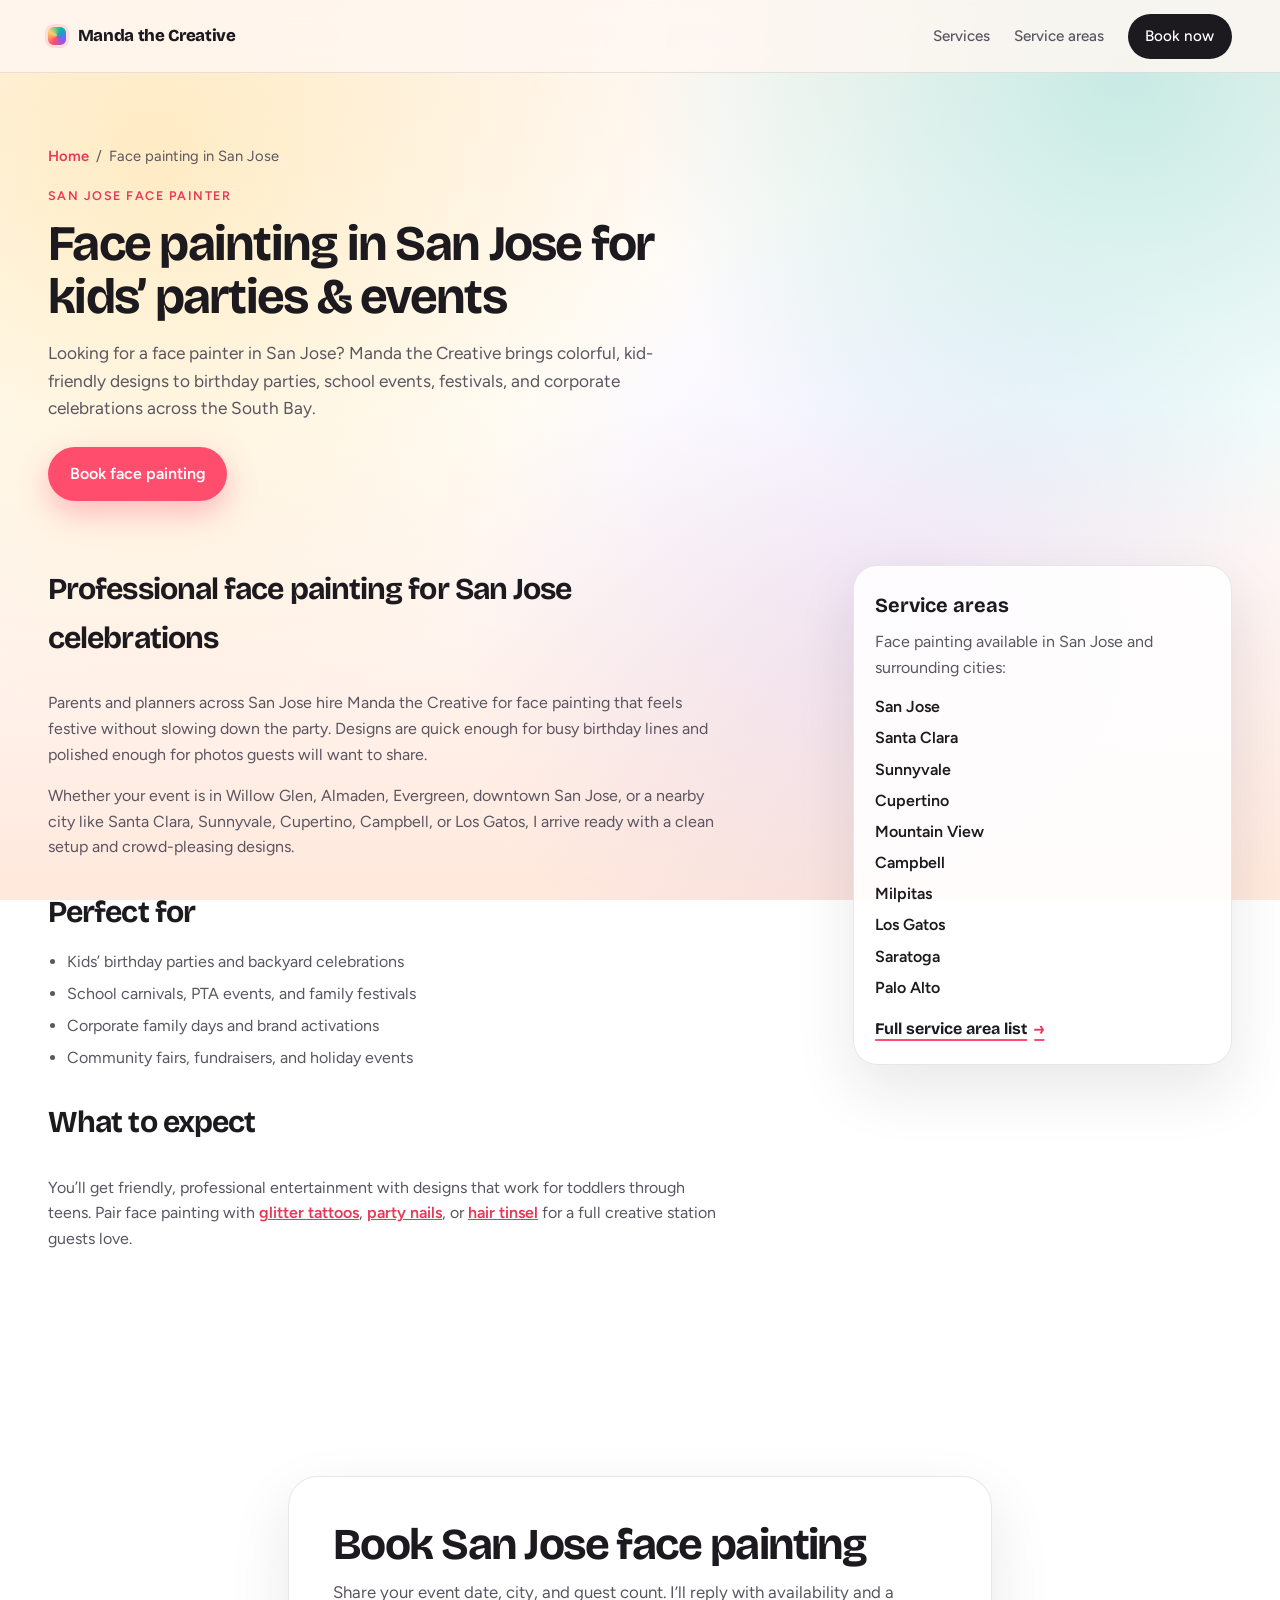
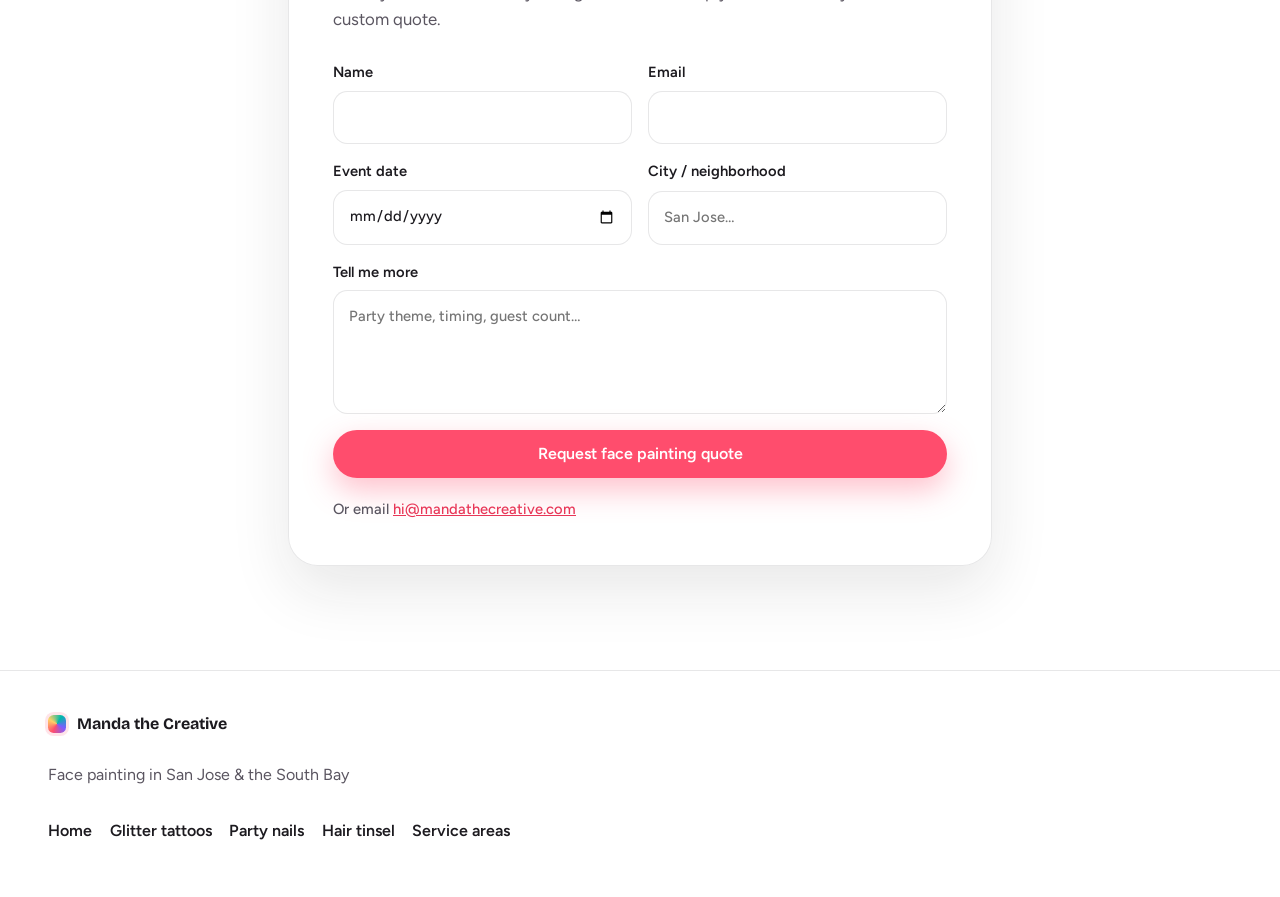
==== face-painting-san-jose.html @ a8f9a413 "Add local SEO pages for San Jose and South Bay Rewrite homepage copy for San Jose search intent, add" ====
<!DOCTYPE html>
<html lang="en">
  <head>
    <meta charset="UTF-8" />
    <meta name="viewport" content="width=device-width, initial-scale=1.0" />
    <title>Face Painting in San Jose | Kids’ Parties &amp; Events | Manda the Creative</title>
    <meta
      name="description"
      content="Professional face painting in San Jose for kids’ birthday parties, festivals, and corporate events. Also serving Santa Clara, Sunnyvale, Cupertino, and nearby South Bay cities."
    />
    <link rel="canonical" href="https://mandathecreative.github.io/manda-the-creative/face-painting-san-jose.html" />
    <link rel="preconnect" href="https://fonts.googleapis.com" />
    <link rel="preconnect" href="https://fonts.gstatic.com" crossorigin />
    <link
      href="https://fonts.googleapis.com/css2?family=Bricolage+Grotesque:opsz,wght@12..96,500;12..96,700;12..96,800&family=Figtree:wght@400;500;600&display=swap"
      rel="stylesheet"
    />
    <link rel="stylesheet" href="styles.css" />
    <script type="application/ld+json">
      {
        "@context": "https://schema.org",
        "@type": "Service",
        "name": "Face Painting in San Jose",
        "serviceType": "Face painting",
        "provider": {
          "@type": "LocalBusiness",
          "name": "Manda the Creative",
          "url": "https://mandathecreative.github.io/manda-the-creative/"
        },
        "areaServed": ["San Jose, CA", "Santa Clara, CA", "Sunnyvale, CA", "Cupertino, CA", "Campbell, CA"],
        "description": "Kid-friendly face painting for birthday parties, festivals, and events in San Jose and the South Bay."
      }
    </script>
  </head>
  <body>
    <a class="skip-link" href="#main">Skip to content</a>
    <header class="site-header">
      <a class="logo" href="index.html" aria-label="Manda the Creative home">
        <span class="logo-mark" aria-hidden="true"></span>
        <span class="logo-text">Manda the Creative</span>
      </a>
      <nav class="nav" aria-label="Primary">
        <a href="index.html#services">Services</a>
        <a href="service-areas.html">Service areas</a>
        <a class="nav-cta" href="#book">Book now</a>
      </nav>
      <button class="menu-toggle" type="button" aria-expanded="false" aria-controls="mobile-nav">
        <span class="sr-only">Menu</span>
        <span></span><span></span>
      </button>
    </header>
    <nav id="mobile-nav" class="mobile-nav" hidden>
      <a href="index.html#services">Services</a>
      <a href="service-areas.html">Service areas</a>
      <a href="#book">Book now</a>
    </nav>

    <main id="main">
      <section class="page-hero">
        <nav class="breadcrumb" aria-label="Breadcrumb">
          <a href="index.html">Home</a>
          <span aria-hidden="true">/</span>
          <span>Face painting in San Jose</span>
        </nav>
        <p class="eyebrow">San Jose face painter</p>
        <h1>Face painting in San Jose for kids’ parties &amp; events</h1>
        <p class="page-lede">
          Looking for a face painter in San Jose? Manda the Creative brings
          colorful, kid-friendly designs to birthday parties, school events,
          festivals, and corporate celebrations across the South Bay.
        </p>
        <a class="btn btn-primary" href="#book">Book face painting</a>
      </section>

      <section class="section content-section">
        <div class="content-grid">
          <article class="prose" data-animate="rise">
            <h2>Professional face painting for San Jose celebrations</h2>
            <p>
              Parents and planners across San Jose hire Manda the Creative for
              face painting that feels festive without slowing down the party.
              Designs are quick enough for busy birthday lines and polished
              enough for photos guests will want to share.
            </p>
            <p>
              Whether your event is in Willow Glen, Almaden, Evergreen, downtown
              San Jose, or a nearby city like Santa Clara, Sunnyvale, Cupertino,
              Campbell, or Los Gatos, I arrive ready with a clean setup and
              crowd-pleasing designs.
            </p>
            <h2>Perfect for</h2>
            <ul>
              <li>Kids’ birthday parties and backyard celebrations</li>
              <li>School carnivals, PTA events, and family festivals</li>
              <li>Corporate family days and brand activations</li>
              <li>Community fairs, fundraisers, and holiday events</li>
            </ul>
            <h2>What to expect</h2>
            <p>
              You’ll get friendly, professional entertainment with designs that
              work for toddlers through teens. Pair face painting with
              <a href="glitter-tattoos-san-jose.html">glitter tattoos</a>,
              <a href="party-nails-san-jose.html">party nails</a>, or
              <a href="hair-tinsel-san-jose.html">hair tinsel</a> for a full
              creative station guests love.
            </p>
          </article>
          <aside class="side-card" data-animate="rise" data-delay="2">
            <h2>Service areas</h2>
            <p>Face painting available in San Jose and surrounding cities:</p>
            <ul class="city-list">
              <li>San Jose</li>
              <li>Santa Clara</li>
              <li>Sunnyvale</li>
              <li>Cupertino</li>
              <li>Mountain View</li>
              <li>Campbell</li>
              <li>Milpitas</li>
              <li>Los Gatos</li>
              <li>Saratoga</li>
              <li>Palo Alto</li>
            </ul>
            <a class="text-link" href="service-areas.html">Full service area list <span aria-hidden="true">→</span></a>
          </aside>
        </div>
      </section>

      <section id="book" class="section book">
        <div class="book-panel" data-animate="rise">
          <h2>Book San Jose face painting</h2>
          <p>
            Share your event date, city, and guest count. I’ll reply with
            availability and a custom quote.
          </p>
          <form class="booking-form" name="booking" action="#" method="post">
            <input type="hidden" name="services" value="Face painting" />
            <div class="form-row">
              <label>Name <input type="text" name="name" required autocomplete="name" /></label>
              <label>Email <input type="email" name="email" required autocomplete="email" /></label>
            </div>
            <div class="form-row">
              <label>Event date <input type="date" name="event-date" /></label>
              <label>City / neighborhood <input type="text" name="city" placeholder="San Jose…" /></label>
            </div>
            <label>Tell me more <textarea name="details" rows="4" placeholder="Party theme, timing, guest count…"></textarea></label>
            <button class="btn btn-primary" type="submit">Request face painting quote</button>
            <p class="form-note">Or email <a href="mailto:hi@mandathecreative.com">hi@mandathecreative.com</a></p>
          </form>
        </div>
      </section>
    </main>

    <footer class="site-footer">
      <div class="footer-brand">
        <span class="logo-mark" aria-hidden="true"></span>
        <strong>Manda the Creative</strong>
      </div>
      <p>Face painting in San Jose &amp; the South Bay</p>
      <nav class="footer-nav" aria-label="Footer">
        <a href="index.html">Home</a>
        <a href="glitter-tattoos-san-jose.html">Glitter tattoos</a>
        <a href="party-nails-san-jose.html">Party nails</a>
        <a href="hair-tinsel-san-jose.html">Hair tinsel</a>
        <a href="service-areas.html">Service areas</a>
      </nav>
    </footer>
    <script src="script.js"></script>
  </body>
</html>
---- styles.css ----
:root {
  --bg: #fff7f2;
  --bg-deep: #ffe8dc;
  --ink: #1c1a1f;
  --ink-soft: #5a5560;
  --coral: #ff4d6d;
  --coral-deep: #e83657;
  --teal: #00b8a9;
  --teal-deep: #009688;
  --sun: #ffd166;
  --berry: #7b5cff;
  --white: #ffffff;
  --line: rgba(28, 26, 31, 0.1);
  --shadow: 0 24px 60px rgba(28, 26, 31, 0.1);
  --radius: 1.5rem;
  --font-display: "Bricolage Grotesque", system-ui, sans-serif;
  --font-body: "Figtree", system-ui, sans-serif;
  --header-h: 4.5rem;
}

*,
*::before,
*::after {
  box-sizing: border-box;
}

html {
  scroll-behavior: smooth;
}

body {
  margin: 0;
  font-family: var(--font-body);
  color: var(--ink);
  background:
    radial-gradient(circle at 12% 18%, rgba(255, 209, 102, 0.35), transparent 42%),
    radial-gradient(circle at 88% 8%, rgba(0, 184, 169, 0.22), transparent 36%),
    radial-gradient(circle at 70% 70%, rgba(123, 92, 255, 0.12), transparent 40%),
    linear-gradient(180deg, var(--bg) 0%, #fff 45%, var(--bg-deep) 100%);
  background-attachment: fixed;
  line-height: 1.6;
  overflow-x: hidden;
}

img {
  max-width: 100%;
  display: block;
}

a {
  color: inherit;
}

.sr-only {
  position: absolute;
  width: 1px;
  height: 1px;
  padding: 0;
  margin: -1px;
  overflow: hidden;
  clip: rect(0, 0, 0, 0);
  white-space: nowrap;
  border: 0;
}

.skip-link {
  position: absolute;
  left: 1rem;
  top: -3rem;
  background: var(--ink);
  color: var(--white);
  padding: 0.6rem 1rem;
  border-radius: 999px;
  z-index: 100;
  text-decoration: none;
}

.skip-link:focus {
  top: 1rem;
}

.site-header {
  position: sticky;
  top: 0;
  z-index: 50;
  display: flex;
  align-items: center;
  justify-content: space-between;
  gap: 1rem;
  min-height: var(--header-h);
  padding: 0.85rem clamp(1.25rem, 4vw, 3rem);
  backdrop-filter: blur(14px);
  background: rgba(255, 247, 242, 0.82);
  border-bottom: 1px solid var(--line);
}

.logo {
  display: inline-flex;
  align-items: center;
  gap: 0.7rem;
  text-decoration: none;
  font-family: var(--font-display);
  font-weight: 800;
  letter-spacing: -0.02em;
}

.logo-mark {
  width: 1.15rem;
  height: 1.15rem;
  border-radius: 0.35rem;
  background: conic-gradient(from 210deg, var(--coral), var(--sun), var(--teal), var(--berry), var(--coral));
  box-shadow: 0 0 0 3px rgba(255, 77, 109, 0.15);
  flex-shrink: 0;
}

.logo-text {
  font-size: 1.05rem;
}

.nav {
  display: none;
  align-items: center;
  gap: 1.5rem;
}

.nav a {
  text-decoration: none;
  font-weight: 500;
  font-size: 0.95rem;
  color: var(--ink-soft);
  transition: color 0.2s ease;
}

.nav a:hover {
  color: var(--ink);
}

.nav-cta {
  background: var(--ink);
  color: var(--white) !important;
  padding: 0.65rem 1.1rem;
  border-radius: 999px;
}

.nav-cta:hover {
  background: var(--coral-deep);
}

.menu-toggle {
  display: inline-flex;
  flex-direction: column;
  justify-content: center;
  gap: 0.35rem;
  width: 2.75rem;
  height: 2.75rem;
  border: 1px solid var(--line);
  border-radius: 0.85rem;
  background: var(--white);
  cursor: pointer;
  padding: 0.7rem;
}

.menu-toggle span:not(.sr-only) {
  display: block;
  height: 2px;
  width: 100%;
  background: var(--ink);
  border-radius: 2px;
  transition: transform 0.25s ease, opacity 0.25s ease;
}

.menu-toggle[aria-expanded="true"] span:nth-child(2) {
  transform: translateY(4.5px) rotate(45deg);
}

.menu-toggle[aria-expanded="true"] span:nth-child(3) {
  transform: translateY(-4.5px) rotate(-45deg);
}

.mobile-nav {
  display: grid;
  gap: 0.35rem;
  padding: 0.75rem clamp(1.25rem, 4vw, 3rem) 1.25rem;
  background: rgba(255, 247, 242, 0.96);
  border-bottom: 1px solid var(--line);
}

.mobile-nav[hidden] {
  display: none;
}

.mobile-nav a {
  text-decoration: none;
  font-weight: 600;
  padding: 0.85rem 1rem;
  border-radius: 0.9rem;
  background: var(--white);
}

.hero {
  position: relative;
  min-height: calc(100svh - var(--header-h));
  display: grid;
  align-items: end;
  padding: clamp(2rem, 6vw, 5rem) clamp(1.25rem, 4vw, 3rem) clamp(3rem, 8vw, 5.5rem);
  overflow: hidden;
}

.hero-bg {
  position: absolute;
  inset: 0;
  pointer-events: none;
}

.blob {
  position: absolute;
  border-radius: 50%;
  filter: blur(2px);
  animation: float 9s ease-in-out infinite;
}

.blob-a {
  width: min(58vw, 520px);
  height: min(58vw, 520px);
  right: -8%;
  top: 8%;
  background: radial-gradient(circle at 30% 30%, #ff8fa3, var(--coral) 55%, transparent 70%);
  opacity: 0.85;
}

.blob-b {
  width: min(42vw, 380px);
  height: min(42vw, 380px);
  left: -6%;
  bottom: 12%;
  background: radial-gradient(circle at 40% 40%, #7ef0e4, var(--teal) 60%, transparent 72%);
  animation-delay: -2.5s;
}

.blob-c {
  width: min(28vw, 240px);
  height: min(28vw, 240px);
  left: 42%;
  top: 18%;
  background: radial-gradient(circle at 40% 40%, #ffe8a3, var(--sun) 58%, transparent 70%);
  animation-delay: -4s;
}

.sparkle {
  position: absolute;
  width: 0.55rem;
  height: 0.55rem;
  border-radius: 50%;
  background: var(--white);
  box-shadow: 0 0 0 4px rgba(255, 255, 255, 0.25);
  animation: twinkle 2.8s ease-in-out infinite;
}

.sparkle-1 { top: 22%; left: 18%; }
.sparkle-2 { top: 36%; right: 22%; animation-delay: -1s; }
.sparkle-3 { bottom: 28%; left: 48%; animation-delay: -1.8s; }

.hero-content {
  position: relative;
  z-index: 1;
  max-width: 42rem;
}

.brand-lockup {
  margin: 0 0 1rem;
  font-family: var(--font-display);
  font-weight: 800;
  font-size: clamp(2.4rem, 8vw, 4.4rem);
  line-height: 0.95;
  letter-spacing: -0.045em;
  color: var(--ink);
}

.hero h1 {
  margin: 0 0 1rem;
  font-family: var(--font-display);
  font-weight: 700;
  font-size: clamp(1.55rem, 4.2vw, 2.35rem);
  line-height: 1.15;
  letter-spacing: -0.03em;
  max-width: 18ch;
}

.hero-lede {
  margin: 0 0 1.75rem;
  max-width: 34rem;
  font-size: 1.08rem;
  color: var(--ink-soft);
}

.hero-actions {
  display: flex;
  flex-wrap: wrap;
  gap: 0.75rem;
}

.btn {
  display: inline-flex;
  align-items: center;
  justify-content: center;
  gap: 0.45rem;
  padding: 0.9rem 1.35rem;
  border-radius: 999px;
  border: none;
  text-decoration: none;
  font-family: var(--font-body);
  font-weight: 600;
  font-size: 1rem;
  cursor: pointer;
  transition: transform 0.2s ease, background 0.2s ease, box-shadow 0.2s ease;
}

.btn:hover {
  transform: translateY(-2px);
}

.btn-primary {
  background: var(--coral);
  color: var(--white);
  box-shadow: 0 12px 30px rgba(255, 77, 109, 0.35);
}

.btn-primary:hover {
  background: var(--coral-deep);
}

.btn-ghost {
  background: rgba(255, 255, 255, 0.7);
  color: var(--ink);
  border: 1px solid var(--line);
}

.btn-secondary {
  background: var(--teal);
  color: var(--white);
  box-shadow: 0 12px 30px rgba(0, 184, 169, 0.3);
  white-space: nowrap;
}

.btn-secondary:hover {
  background: var(--teal-deep);
}

.section {
  padding: clamp(3.5rem, 9vw, 6.5rem) clamp(1.25rem, 4vw, 3rem);
}

.section-intro {
  max-width: 36rem;
  margin-bottom: 2.25rem;
}

.section-intro h2,
.about-copy h2,
.events-copy h2,
.photo-callout h2,
.book-panel h2 {
  margin: 0 0 0.65rem;
  font-family: var(--font-display);
  font-size: clamp(1.9rem, 4vw, 2.75rem);
  line-height: 1.1;
  letter-spacing: -0.035em;
}

.section-intro p,
.about-copy p,
.events-copy p,
.photo-callout p,
.book-panel > p {
  margin: 0;
  color: var(--ink-soft);
  font-size: 1.05rem;
}

.service-grid {
  list-style: none;
  margin: 0;
  padding: 0;
  display: grid;
  gap: 1rem;
}

.service {
  padding: 1.5rem 1.4rem 1.6rem;
  border-radius: var(--radius);
  background: rgba(255, 255, 255, 0.72);
  border: 1px solid transparent;
  border-image: none;
  position: relative;
  overflow: hidden;
  transition: transform 0.25s ease, box-shadow 0.25s ease;
}

.service::before {
  content: "";
  position: absolute;
  inset: 0;
  border-radius: inherit;
  padding: 1px;
  background: linear-gradient(135deg, rgba(255, 77, 109, 0.35), rgba(0, 184, 169, 0.25), rgba(123, 92, 255, 0.2));
  -webkit-mask: linear-gradient(#fff 0 0) content-box, linear-gradient(#fff 0 0);
  mask: linear-gradient(#fff 0 0) content-box, linear-gradient(#fff 0 0);
  -webkit-mask-composite: xor;
  mask-composite: exclude;
  pointer-events: none;
}

.service:hover {
  transform: translateY(-4px);
  box-shadow: var(--shadow);
}

.service-swatch {
  display: block;
  width: 2.5rem;
  height: 0.55rem;
  border-radius: 999px;
  margin-bottom: 1.1rem;
}

.swatch-coral { background: var(--coral); }
.swatch-teal { background: var(--teal); }
.swatch-sun { background: var(--sun); }
.swatch-berry { background: var(--berry); }

.service h3 {
  margin: 0 0 0.5rem;
  font-family: var(--font-display);
  font-size: 1.35rem;
  letter-spacing: -0.02em;
}

.service h3 a {
  color: inherit;
  text-decoration: none;
}

.service h3 a:hover {
  color: var(--coral-deep);
}

.service p {
  margin: 0 0 1rem;
  color: var(--ink-soft);
}

.service .text-link {
  font-size: 0.95rem;
}

.about-panel {
  display: grid;
  gap: 2rem;
  align-items: center;
  max-width: 68rem;
  margin: 0 auto;
}

.about-portrait {
  position: relative;
  width: min(100%, 30rem);
  margin: 0 auto;
  isolation: isolate;
}

.about-portrait::before {
  content: "";
  position: absolute;
  inset: 7% -5% -5% 7%;
  z-index: -2;
  border-radius: 48% 52% 45% 55% / 55% 42% 58% 45%;
  background: linear-gradient(145deg, var(--sun), var(--coral));
  transform: rotate(3deg);
}

.about-portrait img {
  width: 100%;
  aspect-ratio: 1;
  object-fit: cover;
  border-radius: 48% 52% 45% 55% / 55% 42% 58% 45%;
  box-shadow: var(--shadow);
}

.portrait-accent {
  position: absolute;
  z-index: 1;
  border: 5px solid var(--bg);
  border-radius: 50%;
}

.portrait-accent-coral {
  width: 4.5rem;
  height: 4.5rem;
  top: 4%;
  right: -3%;
  background: var(--coral);
}

.portrait-accent-teal {
  width: 2.8rem;
  height: 2.8rem;
  bottom: 6%;
  left: -2%;
  background: var(--teal);
}

.about-copy {
  max-width: 34rem;
}

.about-copy .eyebrow {
  margin: 0 0 0.65rem;
  color: var(--coral-deep);
  font-size: 0.78rem;
  font-weight: 600;
  letter-spacing: 0.12em;
  text-transform: uppercase;
}

.about-copy p:not(.eyebrow) {
  margin-bottom: 1.25rem;
}

.text-link {
  display: inline-flex;
  align-items: center;
  gap: 0.45rem;
  color: var(--ink);
  font-family: var(--font-display);
  font-weight: 700;
  text-decoration-color: var(--coral);
  text-decoration-thickness: 2px;
  text-underline-offset: 0.3rem;
}

.text-link span {
  color: var(--coral-deep);
  transition: transform 0.2s ease;
}

.text-link:hover span {
  transform: translateX(0.25rem);
}

.events-panel {
  display: grid;
  gap: 2rem;
  padding: clamp(1.75rem, 4vw, 2.75rem);
  border-radius: calc(var(--radius) + 0.35rem);
  background:
    linear-gradient(145deg, rgba(255, 255, 255, 0.9), rgba(255, 232, 220, 0.85)),
    linear-gradient(120deg, rgba(255, 77, 109, 0.08), rgba(0, 184, 169, 0.1));
  border: 1px solid var(--line);
  box-shadow: var(--shadow);
}

.event-list {
  list-style: none;
  margin: 0;
  padding: 0;
  display: grid;
  gap: 0.85rem;
}

.event-list li {
  display: grid;
  gap: 0.15rem;
  padding: 1rem 1.1rem;
  border-radius: 1rem;
  background: rgba(255, 255, 255, 0.8);
}

.event-list strong {
  font-family: var(--font-display);
  font-size: 1.1rem;
  letter-spacing: -0.02em;
}

.event-list span {
  color: var(--ink-soft);
  font-size: 0.98rem;
}

.photo-callout {
  display: grid;
  gap: 1.5rem;
  align-items: center;
  padding: clamp(1.75rem, 4vw, 2.5rem);
  border-radius: calc(var(--radius) + 0.35rem);
  background: linear-gradient(135deg, #163a3a 0%, #0f2f3a 55%, #1d2540 100%);
  color: #f5fffd;
}

.photo-callout .eyebrow {
  margin: 0 0 0.5rem;
  text-transform: uppercase;
  letter-spacing: 0.12em;
  font-size: 0.75rem;
  font-weight: 600;
  color: #8fe8de;
}

.photo-callout h2 {
  color: #fff;
}

.photo-callout p {
  color: rgba(245, 255, 253, 0.78);
  max-width: 36rem;
}

.book-panel {
  max-width: 44rem;
  margin: 0 auto;
  padding: clamp(1.75rem, 4vw, 2.75rem);
  border-radius: calc(var(--radius) + 0.35rem);
  background: rgba(255, 255, 255, 0.88);
  border: 1px solid var(--line);
  box-shadow: var(--shadow);
}

.booking-form {
  margin-top: 1.75rem;
  display: grid;
  gap: 1rem;
}

.form-row {
  display: grid;
  gap: 1rem;
}

.booking-form label,
.service-checks {
  display: grid;
  gap: 0.4rem;
  font-weight: 600;
  font-size: 0.92rem;
}

.booking-form input,
.booking-form select,
.booking-form textarea {
  width: 100%;
  font: inherit;
  font-weight: 500;
  color: var(--ink);
  padding: 0.85rem 0.95rem;
  border-radius: 0.9rem;
  border: 1px solid var(--line);
  background: #fff;
}

.booking-form input:focus,
.booking-form select:focus,
.booking-form textarea:focus {
  outline: 2px solid rgba(255, 77, 109, 0.35);
  border-color: var(--coral);
}

.service-checks {
  border: none;
  margin: 0;
  padding: 0;
}

.service-checks legend {
  margin-bottom: 0.55rem;
  font-weight: 600;
}

.service-checks label {
  display: flex;
  align-items: center;
  gap: 0.55rem;
  font-weight: 500;
}

.service-checks input {
  width: auto;
}

.form-note {
  margin: 0.25rem 0 0;
  color: var(--ink-soft);
  font-size: 0.92rem;
  font-weight: 500;
}

.form-note a {
  color: var(--coral-deep);
}

.city-grid {
  list-style: none;
  margin: 0;
  padding: 0;
  display: grid;
  grid-template-columns: repeat(2, minmax(0, 1fr));
  gap: 0.75rem;
}

.city-grid a {
  display: block;
  padding: 0.95rem 1rem;
  border-radius: 1rem;
  background: rgba(255, 255, 255, 0.8);
  border: 1px solid var(--line);
  text-decoration: none;
  font-weight: 600;
  transition: transform 0.2s ease, box-shadow 0.2s ease;
}

.city-grid a:hover {
  transform: translateY(-2px);
  box-shadow: var(--shadow);
}

.areas-cta {
  margin: 1.5rem 0 0;
}

.page-hero {
  padding: clamp(2.5rem, 7vw, 4.5rem) clamp(1.25rem, 4vw, 3rem) clamp(2rem, 5vw, 3rem);
  max-width: 48rem;
}

.breadcrumb {
  display: flex;
  flex-wrap: wrap;
  gap: 0.45rem;
  align-items: center;
  margin-bottom: 1.1rem;
  color: var(--ink-soft);
  font-size: 0.92rem;
}

.breadcrumb a {
  color: var(--coral-deep);
  text-decoration: none;
  font-weight: 600;
}

.page-hero .eyebrow {
  margin: 0 0 0.65rem;
  color: var(--coral-deep);
  font-size: 0.78rem;
  font-weight: 600;
  letter-spacing: 0.12em;
  text-transform: uppercase;
}

.page-hero h1 {
  margin: 0 0 1rem;
  font-family: var(--font-display);
  font-size: clamp(2rem, 5vw, 3.1rem);
  line-height: 1.08;
  letter-spacing: -0.035em;
}

.page-lede {
  margin: 0 0 1.5rem;
  color: var(--ink-soft);
  font-size: 1.08rem;
  max-width: 40rem;
}

.content-section {
  padding-top: 1rem;
}

.content-grid {
  display: grid;
  gap: 1.5rem;
  align-items: start;
}

.prose {
  max-width: 42rem;
}

.prose.wide {
  max-width: 48rem;
  margin-bottom: 1.5rem;
}

.prose h2 {
  margin: 0 0 0.75rem;
  font-family: var(--font-display);
  font-size: clamp(1.45rem, 3vw, 1.9rem);
  letter-spacing: -0.03em;
}

.prose h2 + p,
.prose p + h2,
.prose ul + h2 {
  margin-top: 1.75rem;
}

.prose p {
  margin: 0 0 1rem;
  color: var(--ink-soft);
}

.prose a {
  color: var(--coral-deep);
  font-weight: 600;
}

.prose ul {
  margin: 0 0 1rem;
  padding-left: 1.2rem;
  color: var(--ink-soft);
}

.prose li + li {
  margin-top: 0.4rem;
}

.side-card {
  padding: 1.4rem 1.3rem;
  border-radius: var(--radius);
  background: rgba(255, 255, 255, 0.88);
  border: 1px solid var(--line);
  box-shadow: var(--shadow);
}

.side-card h2 {
  margin: 0 0 0.55rem;
  font-family: var(--font-display);
  font-size: 1.25rem;
}

.side-card p {
  margin: 0 0 0.85rem;
  color: var(--ink-soft);
}

.city-list {
  list-style: none;
  margin: 0 0 1rem;
  padding: 0;
  display: grid;
  gap: 0.35rem;
  color: var(--ink);
  font-weight: 600;
}

.areas-list {
  display: grid;
  gap: 1rem;
}

.area-card {
  padding: 1.35rem 1.3rem;
  border-radius: var(--radius);
  background: rgba(255, 255, 255, 0.82);
  border: 1px solid var(--line);
}

.area-card h2 {
  margin: 0 0 0.55rem;
  font-family: var(--font-display);
  font-size: 1.35rem;
  letter-spacing: -0.02em;
}

.area-card p {
  margin: 0 0 0.75rem;
  color: var(--ink-soft);
}

.area-card p:last-child {
  margin-bottom: 0;
}

.area-card a {
  color: var(--coral-deep);
  font-weight: 600;
}

.related-panel {
  padding: clamp(1.5rem, 4vw, 2.25rem);
  border-radius: calc(var(--radius) + 0.25rem);
  background: linear-gradient(145deg, rgba(255, 255, 255, 0.92), rgba(255, 232, 220, 0.8));
  border: 1px solid var(--line);
}

.related-panel h2 {
  margin: 0 0 1rem;
  font-family: var(--font-display);
  font-size: clamp(1.4rem, 3vw, 1.8rem);
}

.related-links {
  display: grid;
  gap: 0.75rem;
}

.related-links a {
  color: var(--ink);
  font-weight: 600;
  text-decoration-color: var(--coral);
  text-underline-offset: 0.25rem;
}

.site-footer {
  padding: 2.5rem clamp(1.25rem, 4vw, 3rem) 3rem;
  border-top: 1px solid var(--line);
  display: grid;
  gap: 0.55rem;
  color: var(--ink-soft);
}

.footer-brand {
  display: inline-flex;
  align-items: center;
  gap: 0.65rem;
  color: var(--ink);
  font-family: var(--font-display);
}

.footer-nav {
  display: flex;
  flex-wrap: wrap;
  gap: 0.75rem 1.1rem;
  margin: 0.35rem 0;
}

.footer-nav a {
  color: var(--ink);
  font-weight: 600;
  text-decoration: none;
}

.footer-nav a:hover {
  color: var(--coral-deep);
}

.footer-photo a {
  color: var(--teal-deep);
  font-weight: 600;
}

[data-animate] {
  opacity: 0;
  transform: translateY(18px);
  transition: opacity 0.7s ease, transform 0.7s ease;
}

[data-animate].is-visible {
  opacity: 1;
  transform: none;
}

[data-delay="1"] { transition-delay: 0.05s; }
[data-delay="2"] { transition-delay: 0.12s; }
[data-delay="3"] { transition-delay: 0.19s; }
[data-delay="4"] { transition-delay: 0.26s; }

@keyframes float {
  0%, 100% { transform: translateY(0) scale(1); }
  50% { transform: translateY(-18px) scale(1.04); }
}

@keyframes twinkle {
  0%, 100% { opacity: 0.35; transform: scale(0.8); }
  50% { opacity: 1; transform: scale(1.2); }
}

@media (min-width: 720px) {
  .service-grid {
    grid-template-columns: repeat(2, minmax(0, 1fr));
  }

  .about-panel {
    grid-template-columns: minmax(17rem, 0.9fr) minmax(20rem, 1.1fr);
    gap: clamp(3rem, 7vw, 6rem);
  }

  .events-panel {
    grid-template-columns: 1.1fr 1fr;
    align-items: center;
  }

  .form-row {
    grid-template-columns: 1fr 1fr;
  }

  .photo-callout {
    grid-template-columns: 1.4fr auto;
  }

  .city-grid {
    grid-template-columns: repeat(5, minmax(0, 1fr));
  }

  .content-grid {
    grid-template-columns: minmax(0, 1.5fr) minmax(14rem, 0.75fr);
    gap: clamp(1.5rem, 4vw, 3rem);
  }

  .areas-list {
    grid-template-columns: repeat(2, minmax(0, 1fr));
  }

  .related-links {
    grid-template-columns: repeat(2, minmax(0, 1fr));
  }
}

@media (min-width: 900px) {
  .nav {
    display: flex;
  }

  .menu-toggle,
  .mobile-nav {
    display: none !important;
  }
}

@media (min-width: 980px) {
  .service-grid {
    grid-template-columns: repeat(4, minmax(0, 1fr));
  }

  .hero {
    align-items: center;
  }
}

@media (prefers-reduced-motion: reduce) {
  html { scroll-behavior: auto; }
  .blob,
  .sparkle,
  [data-animate],
  .btn,
  .service {
    animation: none !important;
    transition: none !important;
  }
  [data-animate] {
    opacity: 1;
    transform: none;
  }
}
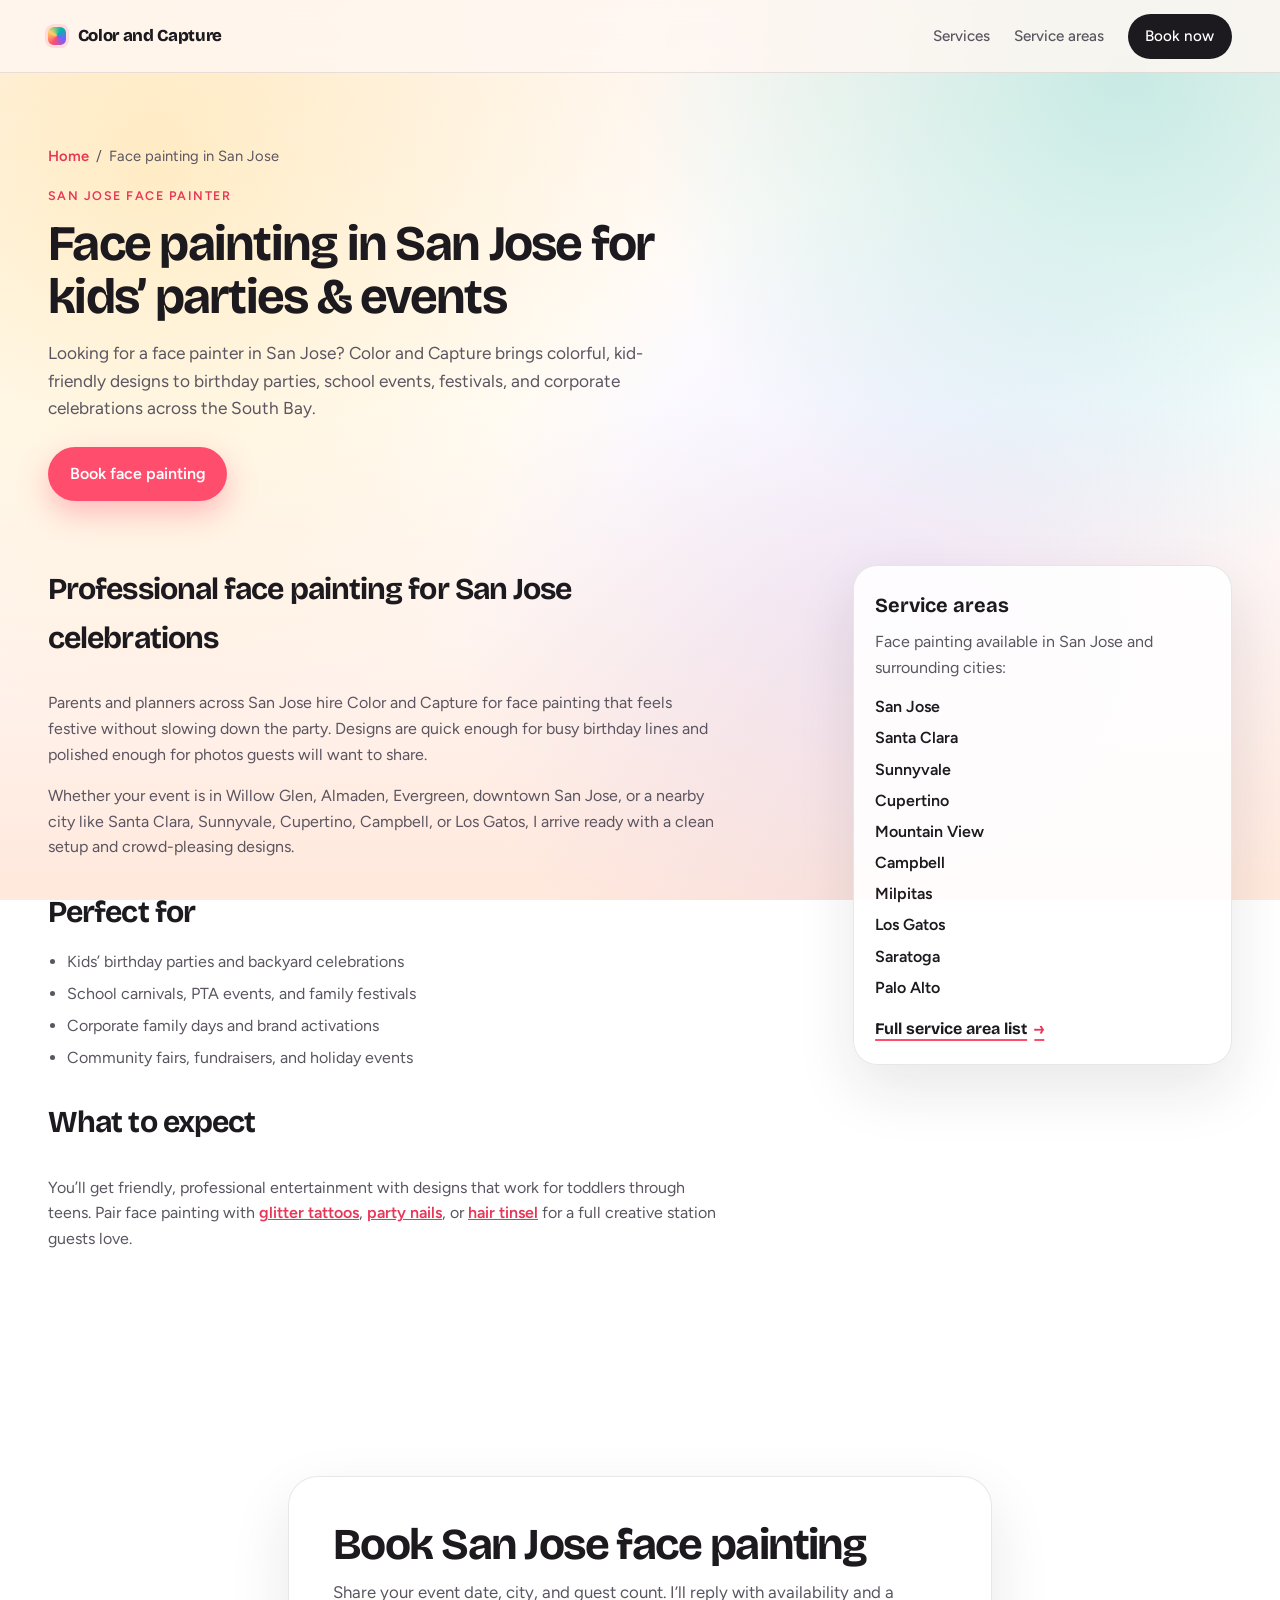
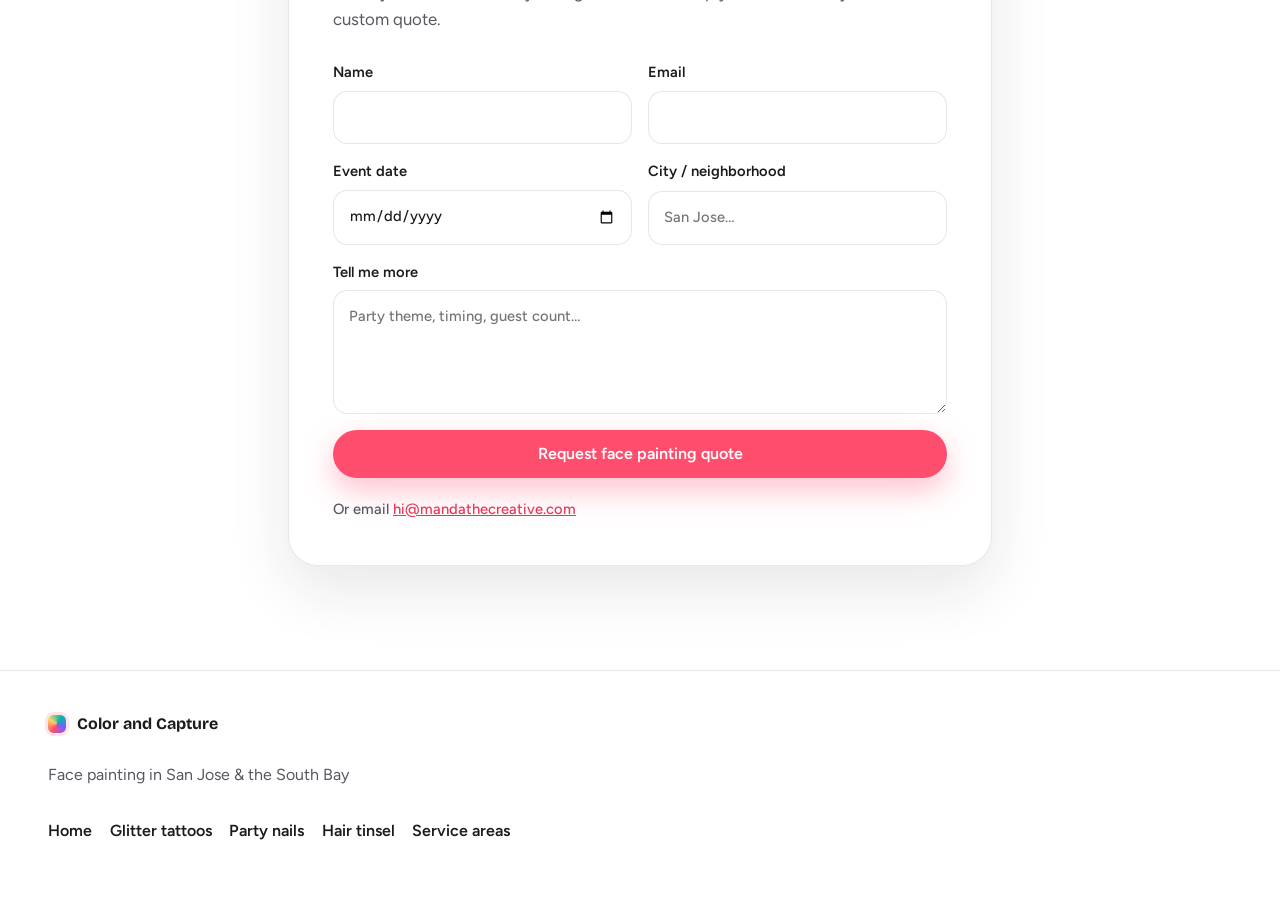
==== commit 07bc7fd1: "Rebrand the site to Color and Capture Keep Manda on the about section and leave photography on Van D" ====
--- a/face-painting-san-jose.html
+++ b/face-painting-san-jose.html
@@ -3,7 +3,7 @@
   <head>
     <meta charset="UTF-8" />
     <meta name="viewport" content="width=device-width, initial-scale=1.0" />
-    <title>Face Painting in San Jose | Kids’ Parties &amp; Events | Manda the Creative</title>
+    <title>Face Painting in San Jose | Kids’ Parties &amp; Events | Color and Capture</title>
     <meta
       name="description"
       content="Professional face painting in San Jose for kids’ birthday parties, festivals, and corporate events. Also serving Santa Clara, Sunnyvale, Cupertino, and nearby South Bay cities."
@@ -24,7 +24,7 @@
         "serviceType": "Face painting",
         "provider": {
           "@type": "LocalBusiness",
-          "name": "Manda the Creative",
+          "name": "Color and Capture",
           "url": "https://mandathecreative.github.io/manda-the-creative/"
         },
         "areaServed": ["San Jose, CA", "Santa Clara, CA", "Sunnyvale, CA", "Cupertino, CA", "Campbell, CA"],
@@ -35,9 +35,9 @@
   <body>
     <a class="skip-link" href="#main">Skip to content</a>
     <header class="site-header">
-      <a class="logo" href="index.html" aria-label="Manda the Creative home">
+      <a class="logo" href="index.html" aria-label="Color and Capture home">
         <span class="logo-mark" aria-hidden="true"></span>
-        <span class="logo-text">Manda the Creative</span>
+        <span class="logo-text">Color and Capture</span>
       </a>
       <nav class="nav" aria-label="Primary">
         <a href="index.html#services">Services</a>
@@ -65,7 +65,7 @@
         <p class="eyebrow">San Jose face painter</p>
         <h1>Face painting in San Jose for kids’ parties &amp; events</h1>
         <p class="page-lede">
-          Looking for a face painter in San Jose? Manda the Creative brings
+          Looking for a face painter in San Jose? Color and Capture brings
           colorful, kid-friendly designs to birthday parties, school events,
           festivals, and corporate celebrations across the South Bay.
         </p>
@@ -77,7 +77,7 @@
           <article class="prose" data-animate="rise">
             <h2>Professional face painting for San Jose celebrations</h2>
             <p>
-              Parents and planners across San Jose hire Manda the Creative for
+              Parents and planners across San Jose hire Color and Capture for
               face painting that feels festive without slowing down the party.
               Designs are quick enough for busy birthday lines and polished
               enough for photos guests will want to share.
@@ -153,7 +153,7 @@
     <footer class="site-footer">
       <div class="footer-brand">
         <span class="logo-mark" aria-hidden="true"></span>
-        <strong>Manda the Creative</strong>
+        <strong>Color and Capture</strong>
       </div>
       <p>Face painting in San Jose &amp; the South Bay</p>
       <nav class="footer-nav" aria-label="Footer">
--- a/styles.css
+++ b/styles.css
@@ -270,10 +270,11 @@
   margin: 0 0 1rem;
   font-family: var(--font-display);
   font-weight: 800;
-  font-size: clamp(2.4rem, 8vw, 4.4rem);
+  font-size: clamp(2.2rem, 7.5vw, 4.2rem);
   line-height: 0.95;
   letter-spacing: -0.045em;
   color: var(--ink);
+  max-width: 12ch;
 }
 
 .hero h1 {
